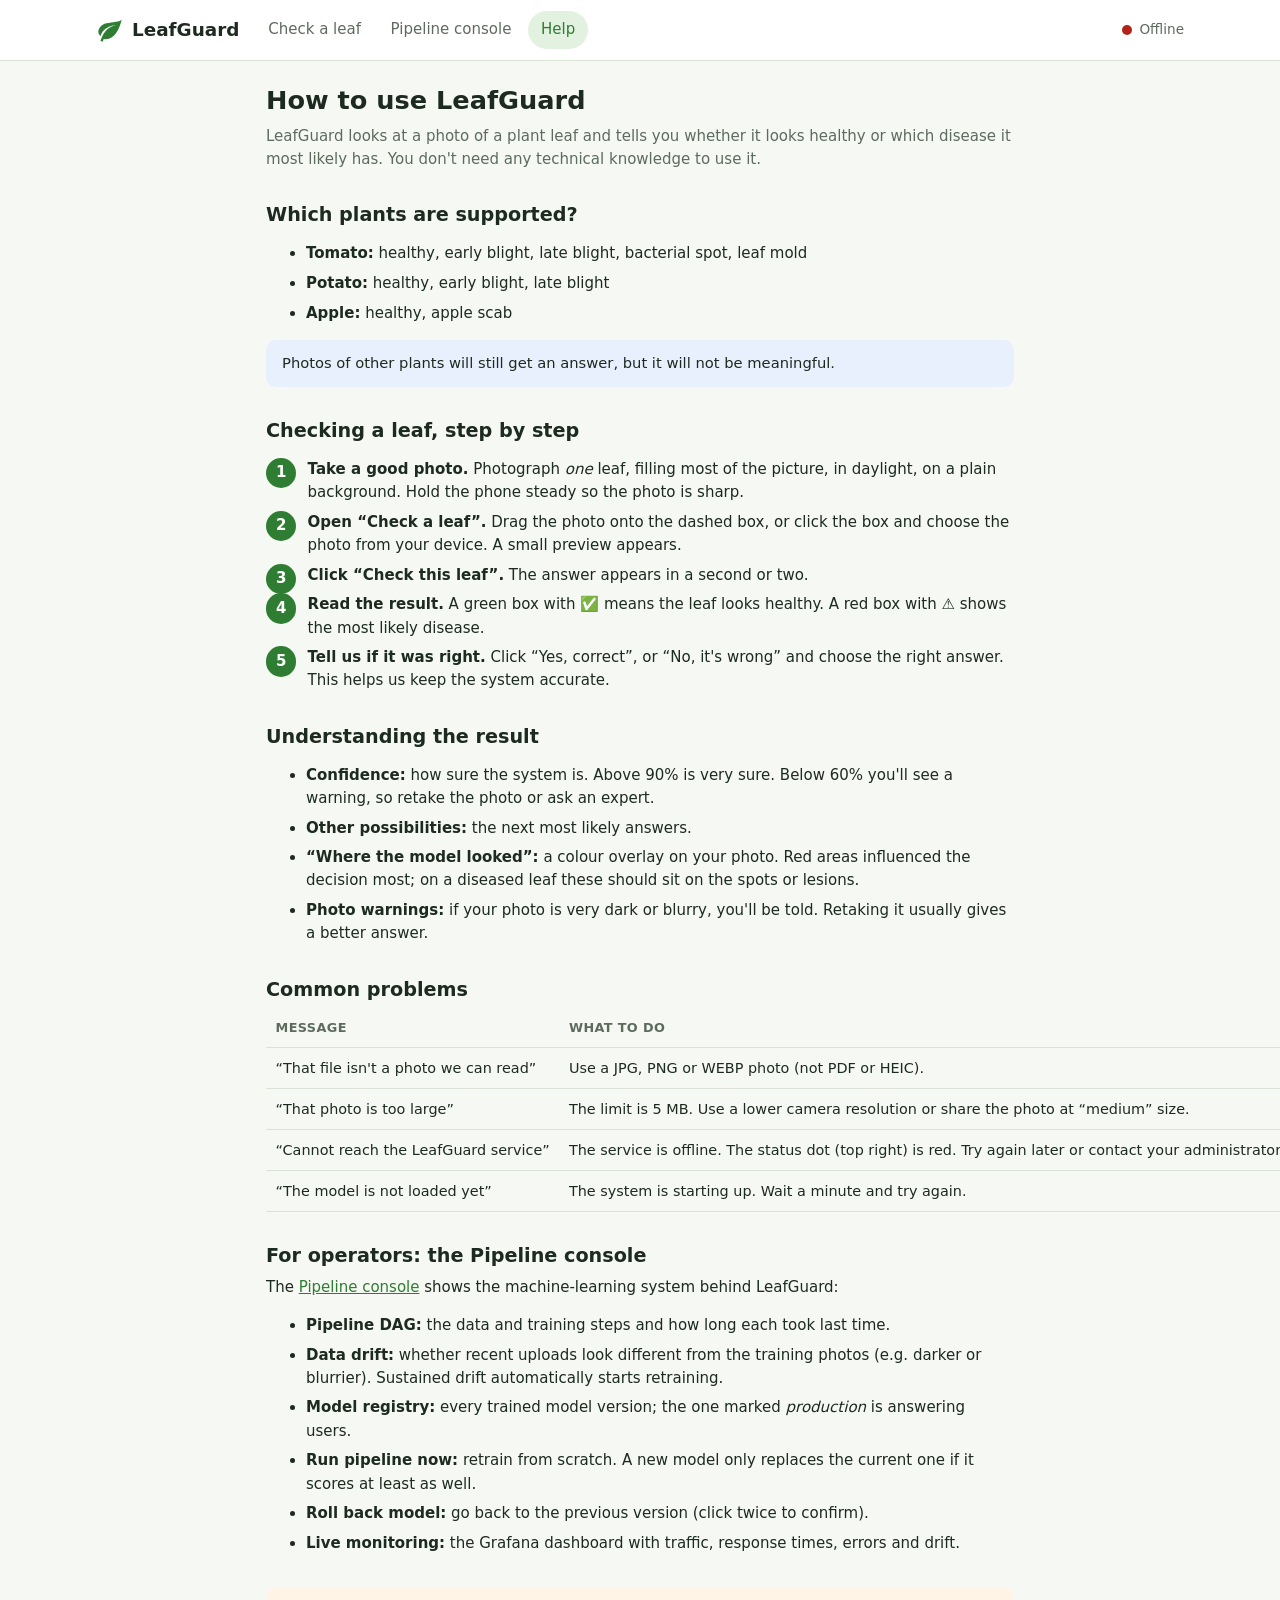
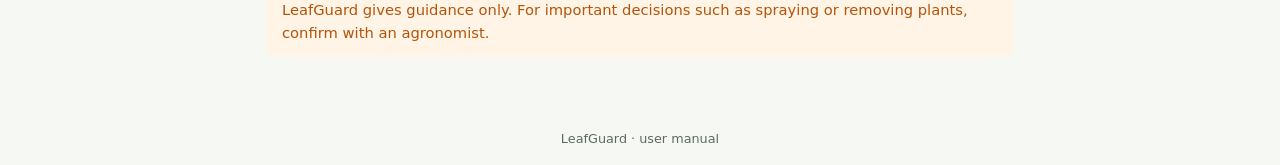
==== frontend/manual.html @ 411cf530 "Day 5-8: fine-tuned model (test F1 0.966), FastAPI backend, trainer service, monitoring config, Graf" ====
<!doctype html>
<html lang="en">
<head>
  <meta charset="utf-8">
  <meta name="viewport" content="width=device-width, initial-scale=1">
  <title>LeafGuard – Help</title>
  <link rel="stylesheet" href="css/style.css">
  <link rel="icon" href="data:image/svg+xml,<svg xmlns='http://www.w3.org/2000/svg' viewBox='0 0 24 24'><path fill='%232f7d32' d='M17 8C8 10 5.9 16.2 3.8 21.3l1.9.7.9-2.3c.5.2 1 .3 1.4.3C19 20 22 3 22 3c-1 2-8 2.3-13 3.3S2 11.5 2 13.5s1.8 3.8 1.8 3.8C7 8 17 8 17 8z'/></svg>">
  <script src="config.js"></script>
  <script src="js/common.js" defer></script>
</head>
<body>
<header class="topbar">
  <div class="topbar-inner">
    <a class="logo" href="index.html" aria-label="LeafGuard home">
      <svg viewBox="0 0 24 24" aria-hidden="true"><path fill="currentColor" style="color:var(--brand)" d="M17 8C8 10 5.9 16.2 3.8 21.3l1.9.7.9-2.3c.5.2 1 .3 1.4.3C19 20 22 3 22 3c-1 2-8 2.3-13 3.3S2 11.5 2 13.5s1.8 3.8 1.8 3.8C7 8 17 8 17 8z"/></svg>
      LeafGuard
    </a>
    <nav class="nav" aria-label="Main">
      <a href="index.html">Check a leaf</a>
      <a href="pipeline.html">Pipeline console</a>
      <a href="manual.html" aria-current="page">Help</a>
    </nav>
    <div class="status-pill" role="status" aria-live="polite"><span id="api-dot" class="dot"></span><span id="api-text">Connecting…</span></div>
  </div>
</header>

<main class="manual">
  <h1>How to use LeafGuard</h1>
  <p class="muted">LeafGuard looks at a photo of a plant leaf and tells you whether it looks healthy or which disease it most likely has. You don't need any technical knowledge to use it.</p>

  <h2>Which plants are supported?</h2>
  <ul>
    <li><strong>Tomato:</strong> healthy, early blight, late blight, bacterial spot, leaf mold</li>
    <li><strong>Potato:</strong> healthy, early blight, late blight</li>
    <li><strong>Apple:</strong> healthy, apple scab</li>
  </ul>
  <div class="alert info">Photos of other plants will still get an answer, but it will not be meaningful.</div>

  <h2>Checking a leaf, step by step</h2>
  <ol class="steps">
    <li><strong>Take a good photo.</strong> Photograph <em>one</em> leaf, filling most of the picture, in daylight, on a plain background. Hold the phone steady so the photo is sharp.</li>
    <li><strong>Open “Check a leaf”.</strong> Drag the photo onto the dashed box, or click the box and choose the photo from your device. A small preview appears.</li>
    <li><strong>Click “Check this leaf”.</strong> The answer appears in a second or two.</li>
    <li><strong>Read the result.</strong> A green box with ✅ means the leaf looks healthy. A red box with ⚠️ shows the most likely disease.</li>
    <li><strong>Tell us if it was right.</strong> Click “Yes, correct”, or “No, it's wrong” and choose the right answer. This helps us keep the system accurate.</li>
  </ol>

  <h2>Understanding the result</h2>
  <ul>
    <li><strong>Confidence:</strong> how sure the system is. Above 90% is very sure. Below 60% you'll see a warning, so retake the photo or ask an expert.</li>
    <li><strong>Other possibilities:</strong> the next most likely answers.</li>
    <li><strong>“Where the model looked”:</strong> a colour overlay on your photo. Red areas influenced the decision most; on a diseased leaf these should sit on the spots or lesions.</li>
    <li><strong>Photo warnings:</strong> if your photo is very dark or blurry, you'll be told. Retaking it usually gives a better answer.</li>
  </ul>

  <h2>Common problems</h2>
  <table>
    <thead><tr><th>Message</th><th>What to do</th></tr></thead>
    <tbody>
      <tr><td>“That file isn't a photo we can read”</td><td>Use a JPG, PNG or WEBP photo (not PDF or HEIC).</td></tr>
      <tr><td>“That photo is too large”</td><td>The limit is 5 MB. Use a lower camera resolution or share the photo at “medium” size.</td></tr>
      <tr><td>“Cannot reach the LeafGuard service”</td><td>The service is offline. The status dot (top right) is red. Try again later or contact your administrator.</td></tr>
      <tr><td>“The model is not loaded yet”</td><td>The system is starting up. Wait a minute and try again.</td></tr>
    </tbody>
  </table>

  <h2>For operators: the Pipeline console</h2>
  <p>The <a href="pipeline.html">Pipeline console</a> shows the machine-learning system behind LeafGuard:</p>
  <ul>
    <li><strong>Pipeline DAG:</strong> the data and training steps and how long each took last time.</li>
    <li><strong>Data drift:</strong> whether recent uploads look different from the training photos (e.g. darker or blurrier). Sustained drift automatically starts retraining.</li>
    <li><strong>Model registry:</strong> every trained model version; the one marked <em>production</em> is answering users.</li>
    <li><strong>Run pipeline now:</strong> retrain from scratch. A new model only replaces the current one if it scores at least as well.</li>
    <li><strong>Roll back model:</strong> go back to the previous version (click twice to confirm).</li>
    <li><strong>Live monitoring:</strong> the Grafana dashboard with traffic, response times, errors and drift.</li>
  </ul>

  <div class="alert warn" style="margin-top:2rem">LeafGuard gives guidance only. For important decisions such as spraying or removing plants, confirm with an agronomist.</div>
</main>
<footer>LeafGuard · user manual</footer>
</body>
</html>
---- frontend/css/style.css ----
/* LeafGuard UI – single stylesheet, light/dark aware, mobile-first. */
:root {
  --bg: #f6f8f4;
  --surface: #ffffff;
  --surface-2: #eef3ea;
  --text: #1d2a1f;
  --muted: #5d6b5f;
  --border: #d9e2d4;
  --brand: #2f7d32;
  --brand-ink: #ffffff;
  --brand-soft: #e3f1e1;
  --warn: #b45309;
  --warn-soft: #fff4e5;
  --danger: #b42318;
  --danger-soft: #fdecea;
  --ok: #1e7b34;
  --ok-soft: #e6f4ea;
  --info-soft: #e8f0fe;
  --radius: 14px;
  --shadow: 0 1px 2px rgba(20, 40, 20, .06), 0 4px 16px rgba(20, 40, 20, .06);
  color-scheme: light;
}
@media (prefers-color-scheme: dark) {
  :root {
    --bg: #121712;
    --surface: #1b221b;
    --surface-2: #232c23;
    --text: #e6eee4;
    --muted: #a3b1a2;
    --border: #2f3a2f;
    --brand: #5cb85f;
    --brand-ink: #0f1a10;
    --brand-soft: #1f3320;
    --warn: #f0a24a;
    --warn-soft: #33260f;
    --danger: #f2827a;
    --danger-soft: #3a1c1a;
    --ok: #6fcf7a;
    --ok-soft: #183320;
    --info-soft: #1c2638;
    --shadow: none;
    color-scheme: dark;
  }
}

* { box-sizing: border-box; }
body {
  margin: 0; background: var(--bg); color: var(--text);
  font: 15px/1.55 system-ui, -apple-system, "Segoe UI", Roboto, sans-serif;
}
a { color: var(--brand); }
h1, h2, h3 { line-height: 1.25; margin: 0 0 .5rem; }
h1 { font-size: 1.6rem; }
h2 { font-size: 1.2rem; }
h3 { font-size: 1rem; }
p { margin: 0 0 .75rem; }
.muted { color: var(--muted); }
.small { font-size: .85rem; }
code { background: var(--surface-2); padding: .1em .35em; border-radius: 5px; font-size: .9em; }

/* ---------- layout ---------- */
.topbar {
  position: sticky; top: 0; z-index: 10;
  background: var(--surface); border-bottom: 1px solid var(--border);
}
.topbar-inner {
  max-width: 1120px; margin: 0 auto; padding: .7rem 1rem;
  display: flex; align-items: center; gap: 1rem; flex-wrap: wrap;
}
.logo { display: flex; align-items: center; gap: .5rem; font-weight: 700; font-size: 1.15rem; color: var(--text); text-decoration: none; }
.logo svg { width: 28px; height: 28px; }
.nav { display: flex; gap: .25rem; flex-wrap: wrap; }
.nav a {
  padding: .45rem .8rem; border-radius: 999px; text-decoration: none; color: var(--muted); font-weight: 500;
}
.nav a:hover { background: var(--surface-2); color: var(--text); }
.nav a[aria-current="page"] { background: var(--brand-soft); color: var(--brand); }
.status-pill { margin-left: auto; display: flex; align-items: center; gap: .45rem; font-size: .85rem; color: var(--muted); }
.dot { width: 10px; height: 10px; border-radius: 50%; background: #999; flex: none; }
.dot.ok { background: var(--ok); }
.dot.bad { background: var(--danger); }
.dot.busy { background: var(--warn); animation: pulse 1.2s infinite; }
@keyframes pulse { 50% { opacity: .35; } }

main { max-width: 1120px; margin: 0 auto; padding: 1.5rem 1rem 3rem; }
.grid-2 { display: grid; grid-template-columns: 1fr; gap: 1.25rem; }
@media (min-width: 860px) { .grid-2 { grid-template-columns: 1fr 1fr; } }
.grid-4 { display: grid; grid-template-columns: repeat(auto-fit, minmax(170px, 1fr)); gap: 1rem; }

.card {
  background: var(--surface); border: 1px solid var(--border); border-radius: var(--radius);
  padding: 1.25rem; box-shadow: var(--shadow); min-width: 0;
}
.card + .card { margin-top: 1.25rem; }
.grid-2 > .card + .card, .grid-4 > .card + .card { margin-top: 0; }

/* ---------- buttons & forms ---------- */
.btn {
  display: inline-flex; align-items: center; justify-content: center; gap: .5rem;
  border: 1px solid transparent; border-radius: 10px; padding: .65rem 1.1rem;
  font: inherit; font-weight: 600; cursor: pointer; background: var(--brand); color: var(--brand-ink);
  min-height: 44px; transition: filter .15s, opacity .15s;
}
.btn:hover:not(:disabled) { filter: brightness(1.08); }
.btn:disabled { opacity: .5; cursor: not-allowed; }
.btn.secondary { background: var(--surface); color: var(--text); border-color: var(--border); }
.btn.danger { background: var(--danger-soft); color: var(--danger); border-color: transparent; }
.btn.small { min-height: 34px; padding: .35rem .75rem; font-size: .85rem; }
select {
  font: inherit; padding: .55rem .7rem; border-radius: 10px; border: 1px solid var(--border);
  background: var(--surface); color: var(--text); min-height: 44px; max-width: 100%;
}
.spinner {
  width: 18px; height: 18px; border: 2px solid currentColor; border-right-color: transparent;
  border-radius: 50%; animation: spin .7s linear infinite;
}
@keyframes spin { to { transform: rotate(360deg); } }

/* ---------- upload ---------- */
.dropzone {
  border: 2px dashed var(--border); border-radius: var(--radius); padding: 2rem 1rem;
  text-align: center; cursor: pointer; transition: border-color .15s, background .15s;
  display: flex; flex-direction: column; align-items: center; gap: .6rem; background: var(--surface-2);
}
.dropzone:hover, .dropzone.drag { border-color: var(--brand); background: var(--brand-soft); }
.dropzone svg { width: 48px; height: 48px; color: var(--brand); }
.dropzone:focus-visible { outline: 3px solid var(--brand); outline-offset: 2px; }
.preview-wrap { display: flex; gap: 1rem; align-items: center; margin-top: 1rem; flex-wrap: wrap; }
.preview-wrap img { width: 120px; height: 120px; object-fit: cover; border-radius: 10px; border: 1px solid var(--border); }
.actions { display: flex; gap: .6rem; flex-wrap: wrap; margin-top: 1rem; }

/* ---------- result ---------- */
.verdict { display: flex; gap: .9rem; align-items: center; padding: 1rem; border-radius: 12px; margin-bottom: 1rem; }
.verdict.healthy { background: var(--ok-soft); }
.verdict.disease { background: var(--danger-soft); }
.verdict .icon { font-size: 2rem; line-height: 1; }
.verdict h2 { margin: 0; }
.bar { height: 10px; background: var(--surface-2); border-radius: 99px; overflow: hidden; }
.bar > span { display: block; height: 100%; background: var(--brand); border-radius: 99px; transition: width .5s; }
.top3 { list-style: none; padding: 0; margin: .5rem 0 1rem; display: grid; gap: .6rem; }
.top3 li .row { display: flex; justify-content: space-between; gap: 1rem; font-size: .92rem; margin-bottom: .2rem; }
.images { display: grid; grid-template-columns: 1fr 1fr; gap: .75rem; }
.images figure { margin: 0; }
.images img { width: 100%; aspect-ratio: 1; object-fit: cover; border-radius: 10px; border: 1px solid var(--border); }
.images figcaption { font-size: .8rem; color: var(--muted); text-align: center; margin-top: .25rem; }
.alert { padding: .75rem 1rem; border-radius: 10px; margin: .5rem 0; font-size: .92rem; }
.alert.warn { background: var(--warn-soft); color: var(--warn); }
.alert.error { background: var(--danger-soft); color: var(--danger); }
.alert.ok { background: var(--ok-soft); color: var(--ok); }
.alert.info { background: var(--info-soft); }
.feedback { border-top: 1px solid var(--border); margin-top: 1rem; padding-top: 1rem; }
.feedback .actions { margin-top: .5rem; align-items: center; }
.empty { text-align: center; color: var(--muted); padding: 2.5rem 1rem; }
.empty svg { width: 64px; height: 64px; opacity: .5; }
.meta { display: flex; gap: 1rem; flex-wrap: wrap; font-size: .8rem; color: var(--muted); margin-top: .75rem; }

/* ---------- pipeline console ---------- */
.kpi .label { color: var(--muted); font-size: .8rem; text-transform: uppercase; letter-spacing: .04em; }
.kpi .value { font-size: 1.5rem; font-weight: 700; margin-top: .2rem; }
.dag { display: flex; align-items: stretch; gap: 0; overflow-x: auto; padding: .5rem 0 1rem; }
.stage {
  flex: 1 0 120px; border: 1px solid var(--border); border-radius: 12px; padding: .75rem; text-align: center;
  background: var(--surface-2); position: relative;
}
.stage .name { font-weight: 600; }
.stage .tool { font-size: .75rem; color: var(--muted); }
.stage .time { font-size: .8rem; margin-top: .3rem; }
.stage.done { border-color: var(--ok); }
.stage.running { border-color: var(--warn); background: var(--warn-soft); }
.arrow { flex: 0 0 28px; display: flex; align-items: center; justify-content: center; color: var(--muted); }
.table-wrap { overflow-x: auto; }
table { width: 100%; border-collapse: collapse; font-size: .9rem; }
th, td { text-align: left; padding: .55rem .6rem; border-bottom: 1px solid var(--border); white-space: nowrap; }
th { color: var(--muted); font-weight: 600; font-size: .8rem; text-transform: uppercase; letter-spacing: .03em; }
.badge { display: inline-block; padding: .1rem .55rem; border-radius: 99px; font-size: .78rem; font-weight: 600; }
.badge.ok { background: var(--ok-soft); color: var(--ok); }
.badge.bad { background: var(--danger-soft); color: var(--danger); }
.badge.warn { background: var(--warn-soft); color: var(--warn); }
.badge.neutral { background: var(--surface-2); color: var(--muted); }
.log {
  background: #0f140f; color: #cfe8cf; border-radius: 10px; padding: .75rem; font: 12px/1.45 ui-monospace, monospace;
  max-height: 260px; overflow: auto; white-space: pre-wrap; word-break: break-word;
}
.links { display: grid; grid-template-columns: repeat(auto-fit, minmax(200px, 1fr)); gap: .75rem; }
.links a {
  display: block; padding: .9rem 1rem; border: 1px solid var(--border); border-radius: 12px; text-decoration: none;
  color: var(--text); background: var(--surface-2);
}
.links a:hover { border-color: var(--brand); }
.links a span { display: block; font-size: .8rem; color: var(--muted); }
iframe.grafana { width: 100%; height: 640px; border: 1px solid var(--border); border-radius: 12px; background: var(--surface); }
.drift-row { display: flex; justify-content: space-between; align-items: center; padding: .4rem 0; border-bottom: 1px solid var(--border); }

/* ---------- manual ---------- */
.manual { max-width: 780px; }
.manual h2 { margin-top: 2rem; }
.manual ol li, .manual ul li { margin-bottom: .4rem; }
.steps { counter-reset: s; list-style: none; padding: 0; }
.steps li { counter-increment: s; padding-left: 2.6rem; position: relative; margin-bottom: 1rem; }
.steps li::before {
  content: counter(s); position: absolute; left: 0; top: 0; width: 1.9rem; height: 1.9rem; border-radius: 50%;
  background: var(--brand); color: var(--brand-ink); display: grid; place-items: center; font-weight: 700;
}
footer { text-align: center; color: var(--muted); font-size: .8rem; padding: 1rem; }
.sr-only { position: absolute; width: 1px; height: 1px; overflow: hidden; clip: rect(0 0 0 0); }
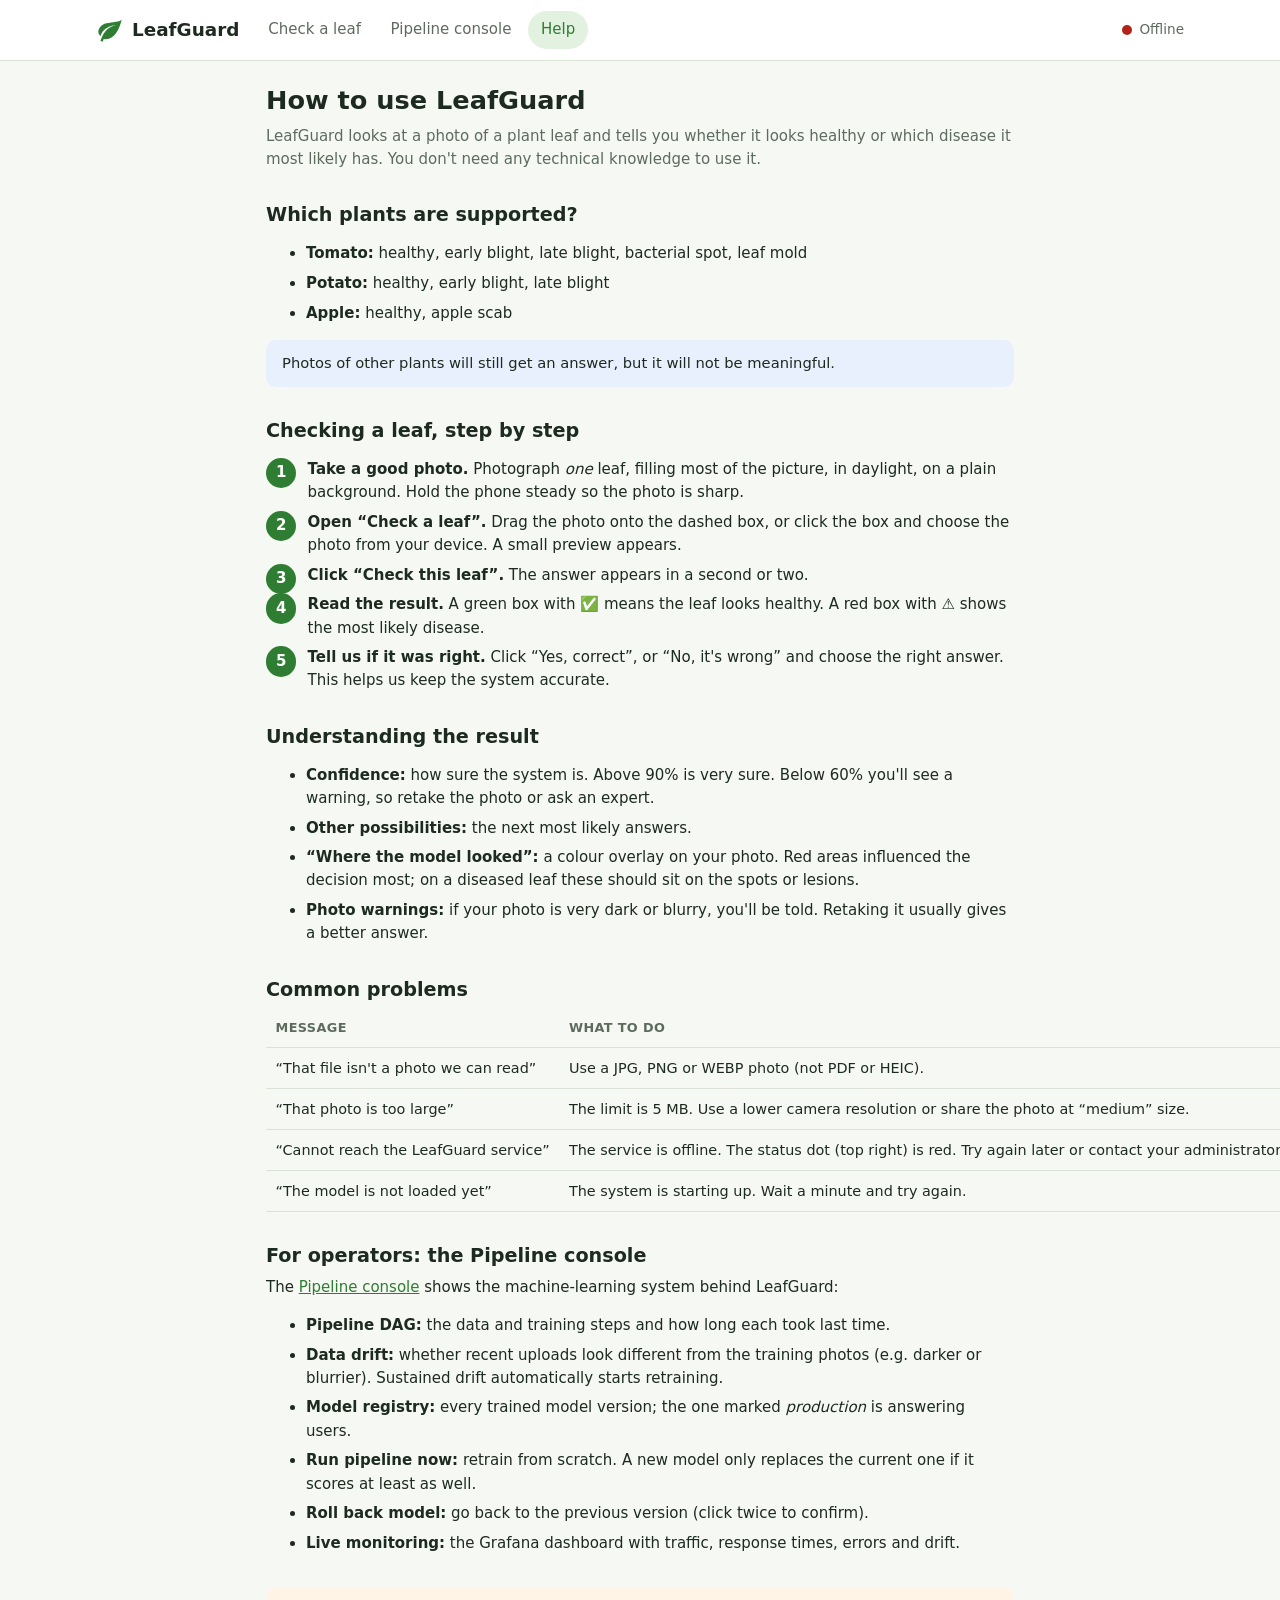
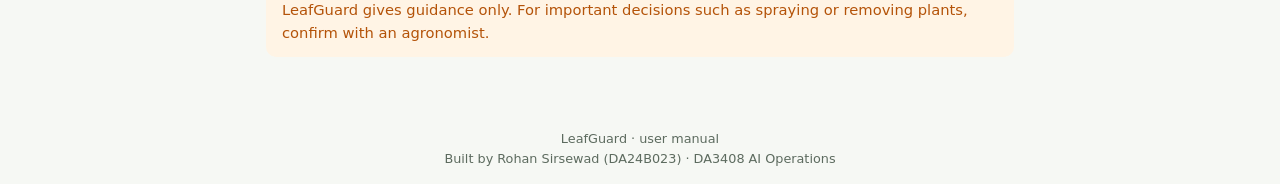
==== commit 75b90a02: "Feedback-labelled uploads become training data (import + dvc add before retrain); persistent encrypt" ====
--- a/frontend/manual.html
+++ b/frontend/manual.html
@@ -78,6 +78,6 @@
 
   <div class="alert warn" style="margin-top:2rem">LeafGuard gives guidance only. For important decisions such as spraying or removing plants, confirm with an agronomist.</div>
 </main>
-<footer>LeafGuard · user manual</footer>
+<footer>LeafGuard · user manual<br>Built by Rohan Sirsewad (DA24B023) · DA3408 AI Operations</footer>
 </body>
 </html>
--- a/frontend/css/style.css
+++ b/frontend/css/style.css
@@ -44,6 +44,7 @@
 }
 
 * { box-sizing: border-box; }
+[hidden] { display: none !important; }  /* class display rules must not override the hidden attribute */
 body {
   margin: 0; background: var(--bg); color: var(--text);
   font: 15px/1.55 system-ui, -apple-system, "Segoe UI", Roboto, sans-serif;
